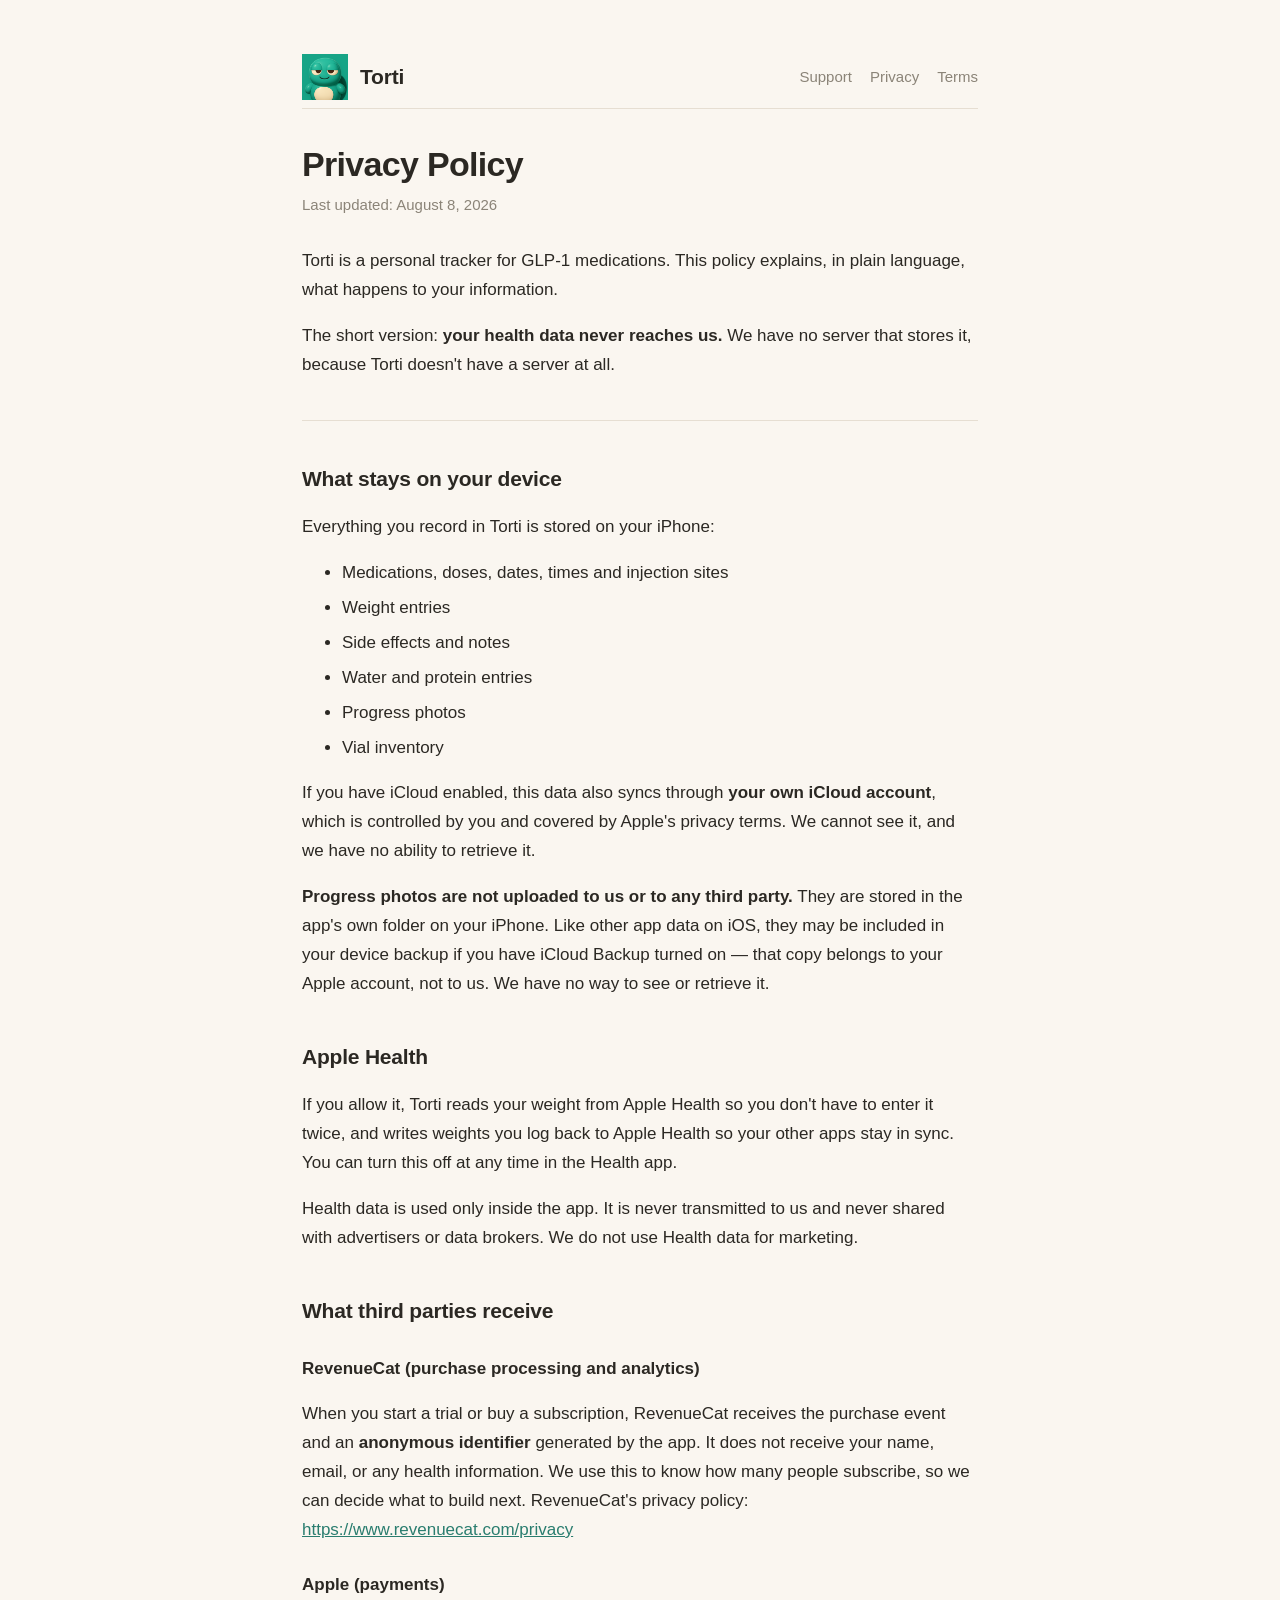
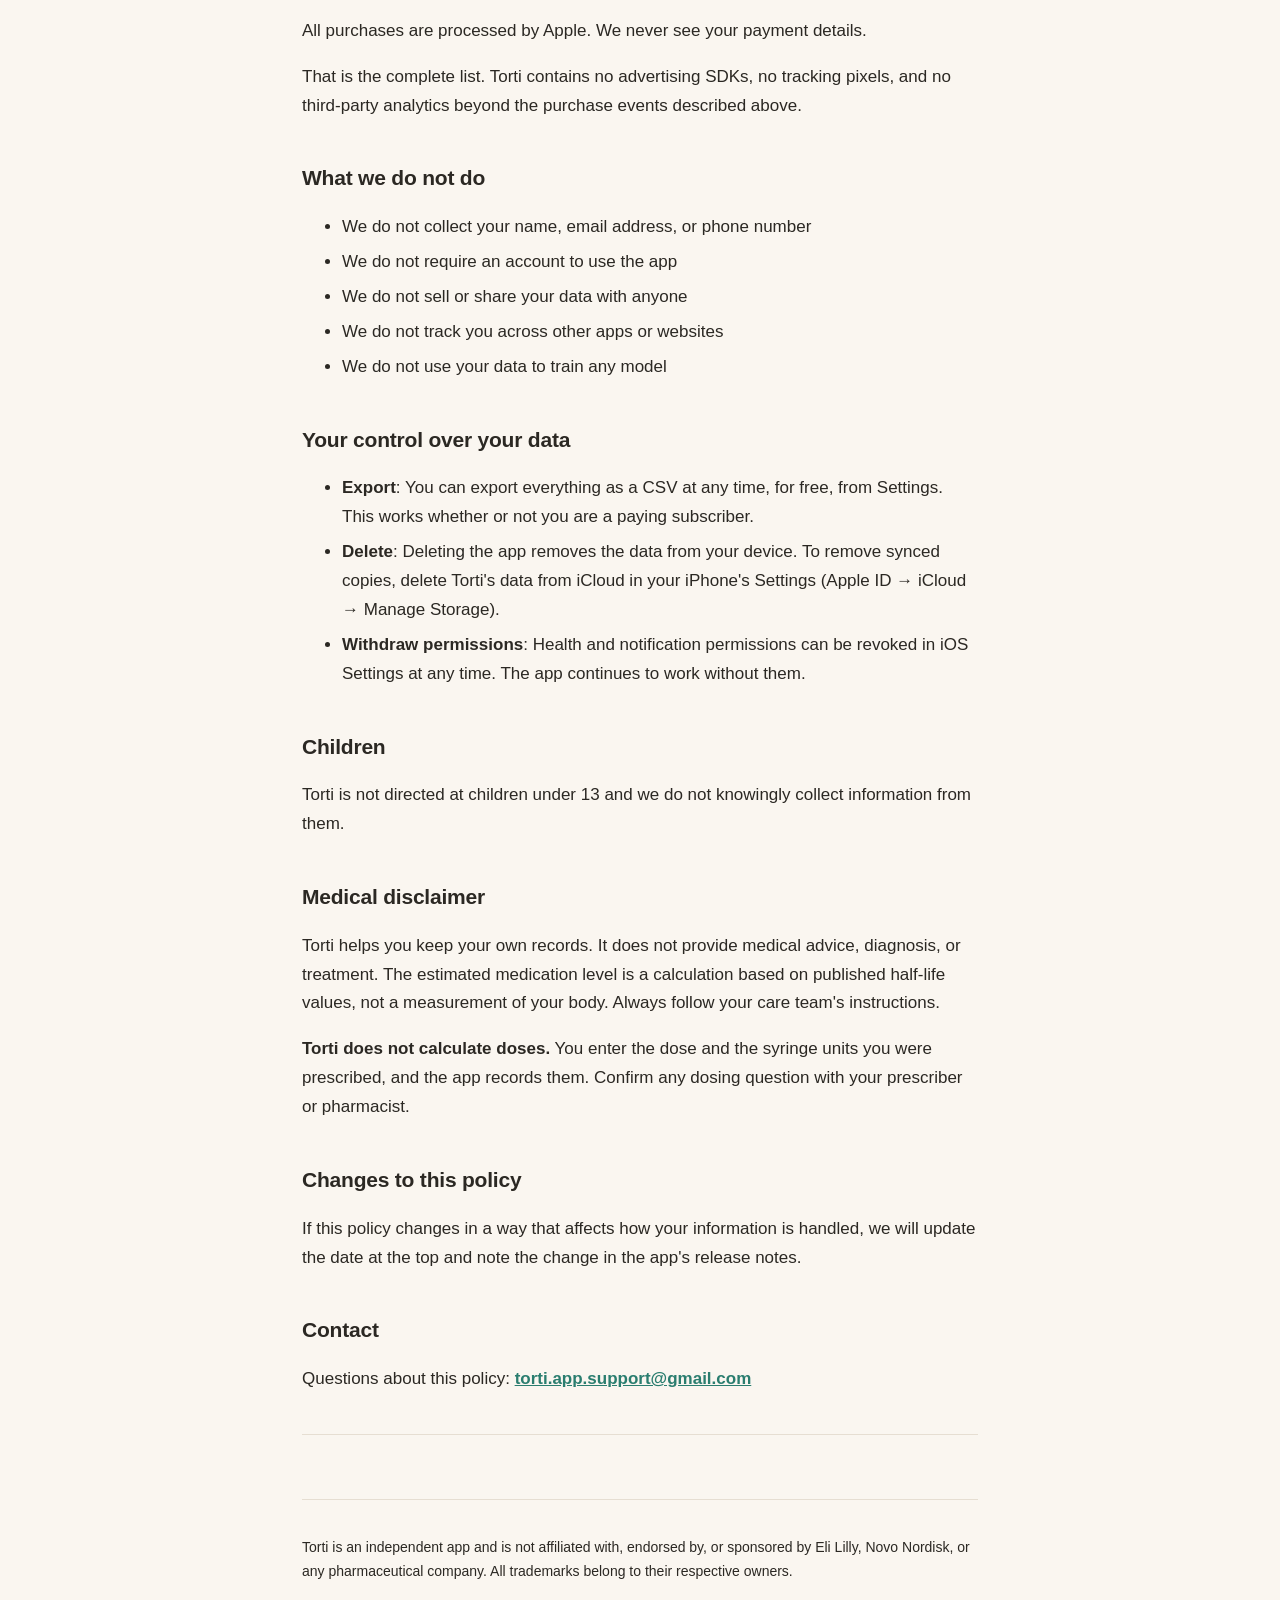
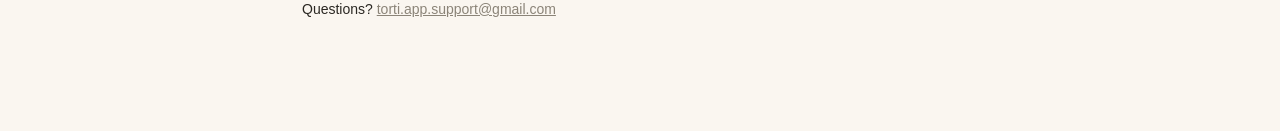
==== privacy/index.html @ ece2c3ef "Add Torti public site (privacy, terms, support) App Store提出に必要な公開ページ一式。 プライバシーポリシーの原本は app_glp1/stor" ====
<!doctype html>
<html lang="en">
<head>
<meta charset="utf-8">
<meta name="viewport" content="width=device-width, initial-scale=1">
<title>Privacy Policy — Torti</title>
<link rel="stylesheet" href="../style.css">
<link rel="icon" href="../icon.png">
</head>
<body>
<div class="wrap">
<header class="site">
  <img src="../icon.png" alt="">
  <a class="brand" href="../">Torti</a>
  <nav class="site">
    <a href="../support/">Support</a>
    <a href="../privacy/">Privacy</a>
    <a href="../terms/">Terms</a>
  </nav>
</header>
<h1>Privacy Policy</h1>
<p class="updated">Last updated: August 8, 2026</p>
<p>Torti is a personal tracker for GLP-1 medications. This policy explains, in plain language, what happens to your information.</p>
<p>The short version: <strong>your health data never reaches us.</strong> We have no server that stores it, because Torti doesn't have a server at all.</p>
<hr>
<h2>What stays on your device</h2>
<p>Everything you record in Torti is stored on your iPhone:</p>
<ul><li>Medications, doses, dates, times and injection sites</li><li>Weight entries</li><li>Side effects and notes</li><li>Water and protein entries</li><li>Progress photos</li><li>Vial inventory</li></ul>
<p>If you have iCloud enabled, this data also syncs through <strong>your own iCloud account</strong>, which is controlled by you and covered by Apple's privacy terms. We cannot see it, and we have no ability to retrieve it.</p>
<p><strong>Progress photos are not uploaded to us or to any third party.</strong> They are stored in the app's own folder on your iPhone. Like other app data on iOS, they may be included in your device backup if you have iCloud Backup turned on — that copy belongs to your Apple account, not to us. We have no way to see or retrieve it.</p>
<h2>Apple Health</h2>
<p>If you allow it, Torti reads your weight from Apple Health so you don't have to enter it twice, and writes weights you log back to Apple Health so your other apps stay in sync. You can turn this off at any time in the Health app.</p>
<p>Health data is used only inside the app. It is never transmitted to us and never shared with advertisers or data brokers. We do not use Health data for marketing.</p>
<h2>What third parties receive</h2>
<h3>RevenueCat (purchase processing and analytics)</h3>
<p>When you start a trial or buy a subscription, RevenueCat receives the purchase event and an <strong>anonymous identifier</strong> generated by the app. It does not receive your name, email, or any health information. We use this to know how many people subscribe, so we can decide what to build next. RevenueCat's privacy policy: <a href="https://www.revenuecat.com/privacy">https://www.revenuecat.com/privacy</a></p>
<h3>Apple (payments)</h3>
<p>All purchases are processed by Apple. We never see your payment details.</p>
<p>That is the complete list. Torti contains no advertising SDKs, no tracking pixels, and no third-party analytics beyond the purchase events described above.</p>
<h2>What we do not do</h2>
<ul><li>We do not collect your name, email address, or phone number</li><li>We do not require an account to use the app</li><li>We do not sell or share your data with anyone</li><li>We do not track you across other apps or websites</li><li>We do not use your data to train any model</li></ul>
<h2>Your control over your data</h2>
<ul><li><strong>Export</strong>: You can export everything as a CSV at any time, for free, from Settings. This works whether or not you are a paying subscriber.</li><li><strong>Delete</strong>: Deleting the app removes the data from your device. To remove synced copies, delete Torti's data from iCloud in your iPhone's Settings (Apple ID → iCloud → Manage Storage).</li><li><strong>Withdraw permissions</strong>: Health and notification permissions can be revoked in iOS Settings at any time. The app continues to work without them.</li></ul>
<h2>Children</h2>
<p>Torti is not directed at children under 13 and we do not knowingly collect information from them.</p>
<h2>Medical disclaimer</h2>
<p>Torti helps you keep your own records. It does not provide medical advice, diagnosis, or treatment. The estimated medication level is a calculation based on published half-life values, not a measurement of your body. Always follow your care team's instructions.</p>
<p><strong>Torti does not calculate doses.</strong> You enter the dose and the syringe units you were prescribed, and the app records them. Confirm any dosing question with your prescriber or pharmacist.</p>
<h2>Changes to this policy</h2>
<p>If this policy changes in a way that affects how your information is handled, we will update the date at the top and note the change in the app's release notes.</p>
<h2>Contact</h2>
<p>Questions about this policy: <strong><a href="mailto:torti.app.support@gmail.com">torti.app.support@gmail.com</a></strong></p>
<hr>
<footer class="site">
  <p>Torti is an independent app and is not affiliated with, endorsed by, or
  sponsored by Eli Lilly, Novo Nordisk, or any pharmaceutical company. All
  trademarks belong to their respective owners.</p>
  <p>Questions? <a href="mailto:torti.app.support@gmail.com">torti.app.support@gmail.com</a></p>
</footer>
</div>
</body>
</html>
---- style.css ----
/* Torti の公開サイト。アプリと同じトンマナ（docs/02-design.md）を踏襲する。 */

:root {
  --bg: #faf6f0;
  --surface: #ffffff;
  --accent: #2a7d6f;
  --accent-deep: #1d5c52;
  --text: #2b2823;
  --text-dim: #8b8478;
  --line: #e6ded2;
}

@media (prefers-color-scheme: dark) {
  :root {
    --bg: #171512;
    --surface: #24211d;
    --accent: #4ba394;
    --accent-deep: #6bbfae;
    --text: #f2eee7;
    --text-dim: #9c958a;
    --line: #34302a;
  }
}

* { box-sizing: border-box; }

body {
  margin: 0;
  background: var(--bg);
  color: var(--text);
  font: 17px/1.7 ui-rounded, -apple-system, BlinkMacSystemFont, "Segoe UI", sans-serif;
  -webkit-text-size-adjust: 100%;
}

.wrap {
  max-width: 720px;
  margin: 0 auto;
  padding: 32px 22px 96px;
}

header.site {
  display: flex;
  align-items: center;
  gap: 12px;
  padding: 22px 0 8px;
  border-bottom: 1px solid var(--line);
  margin-bottom: 34px;
}

header.site img { width: 46px; height: 46px; }

header.site a.brand {
  font-size: 21px;
  font-weight: 700;
  color: var(--text);
  text-decoration: none;
  letter-spacing: -0.01em;
}

nav.site { margin-left: auto; display: flex; gap: 18px; flex-wrap: wrap; }
nav.site a { color: var(--text-dim); text-decoration: none; font-size: 15px; font-weight: 500; }
nav.site a:hover { color: var(--accent); }

h1 {
  font-size: 34px;
  line-height: 1.25;
  letter-spacing: -0.02em;
  margin: 0 0 6px;
}

h2 {
  font-size: 21px;
  margin: 40px 0 10px;
  letter-spacing: -0.01em;
}

h3 { font-size: 17px; margin: 26px 0 6px; }

p, li { color: var(--text); }
li { margin-bottom: 6px; }

.updated { color: var(--text-dim); font-size: 15px; margin: 0 0 30px; }

.lede { font-size: 19px; color: var(--text-dim); }

a { color: var(--accent); }

hr { border: 0; border-top: 1px solid var(--line); margin: 40px 0; }

.callout {
  background: var(--surface);
  border: 1px solid var(--line);
  border-left: 3px solid var(--accent);
  border-radius: 14px;
  padding: 16px 20px;
  margin: 24px 0;
}

.callout p:first-child { margin-top: 0; }
.callout p:last-child { margin-bottom: 0; }

footer.site {
  margin-top: 64px;
  padding-top: 22px;
  border-top: 1px solid var(--line);
  color: var(--text-dim);
  font-size: 14px;
}

footer.site a { color: var(--text-dim); }

code { font-size: 15px; background: var(--surface); padding: 1px 5px; border-radius: 5px; }
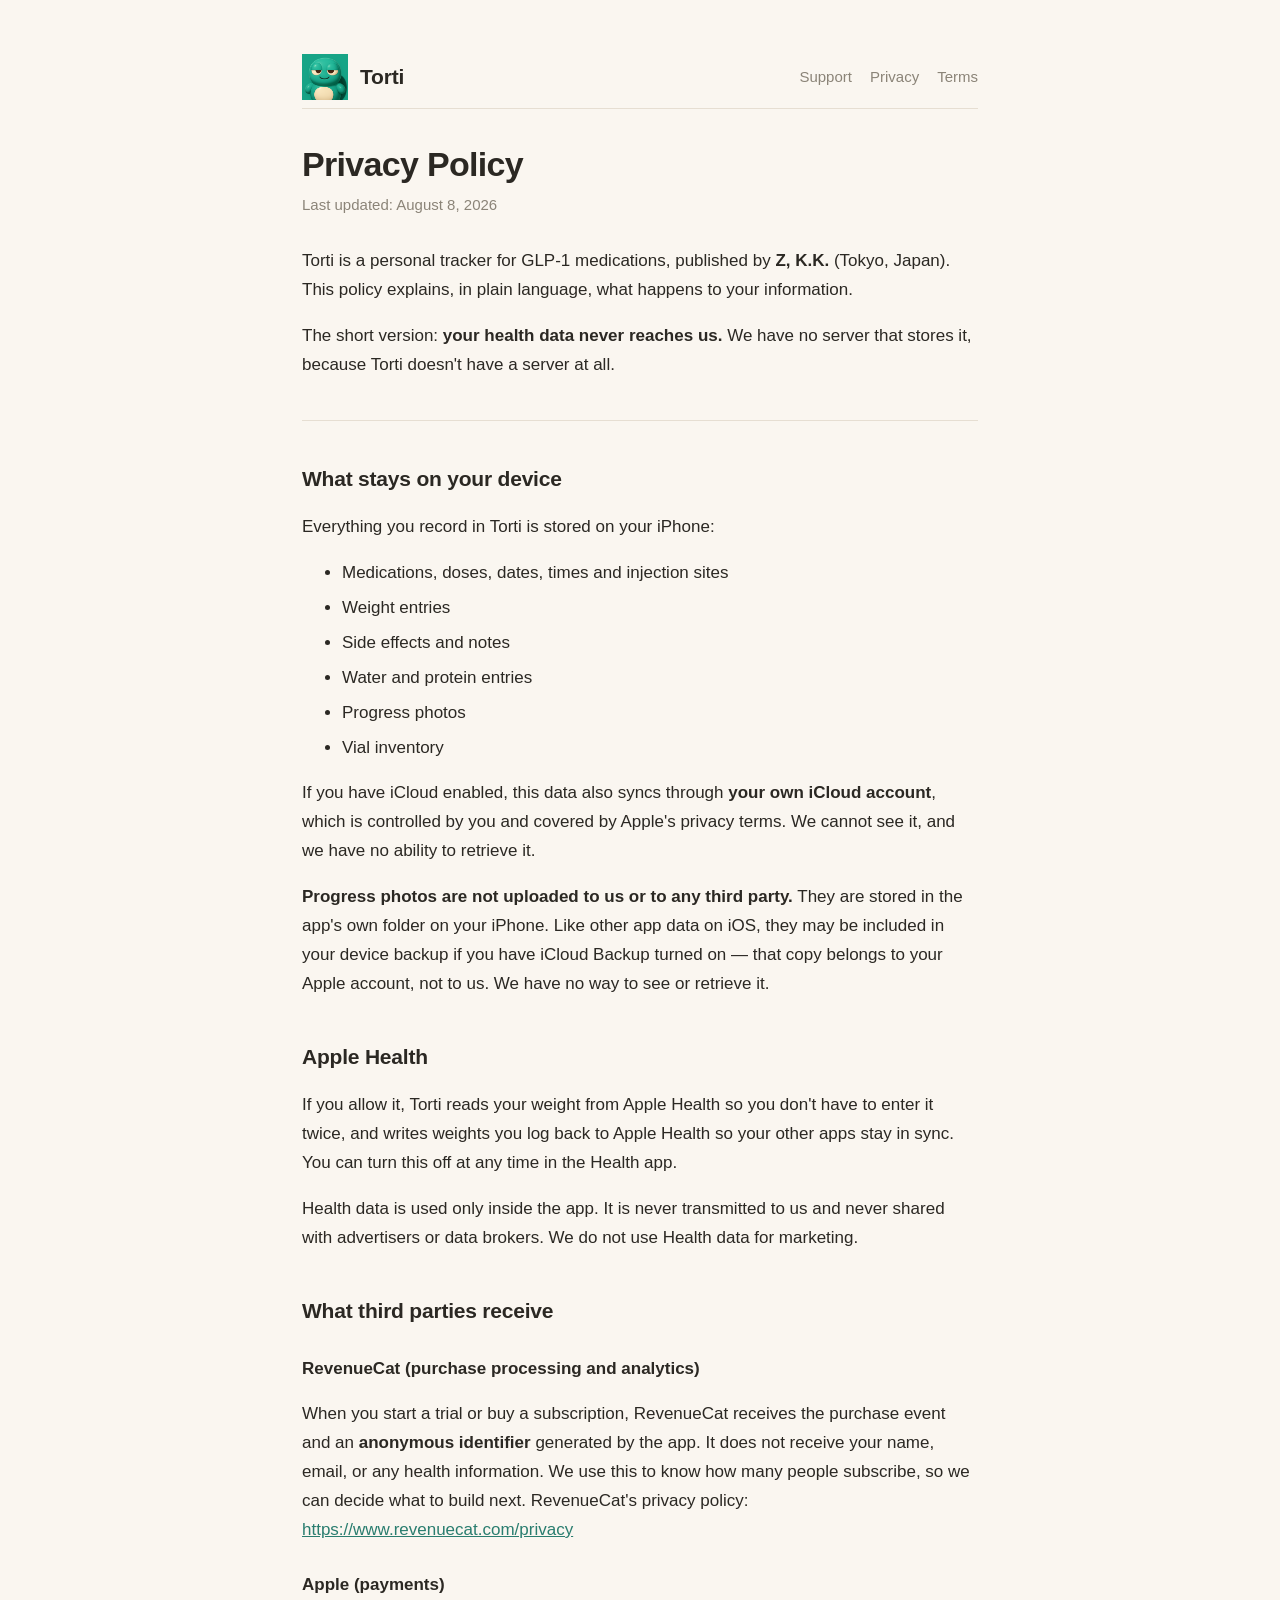
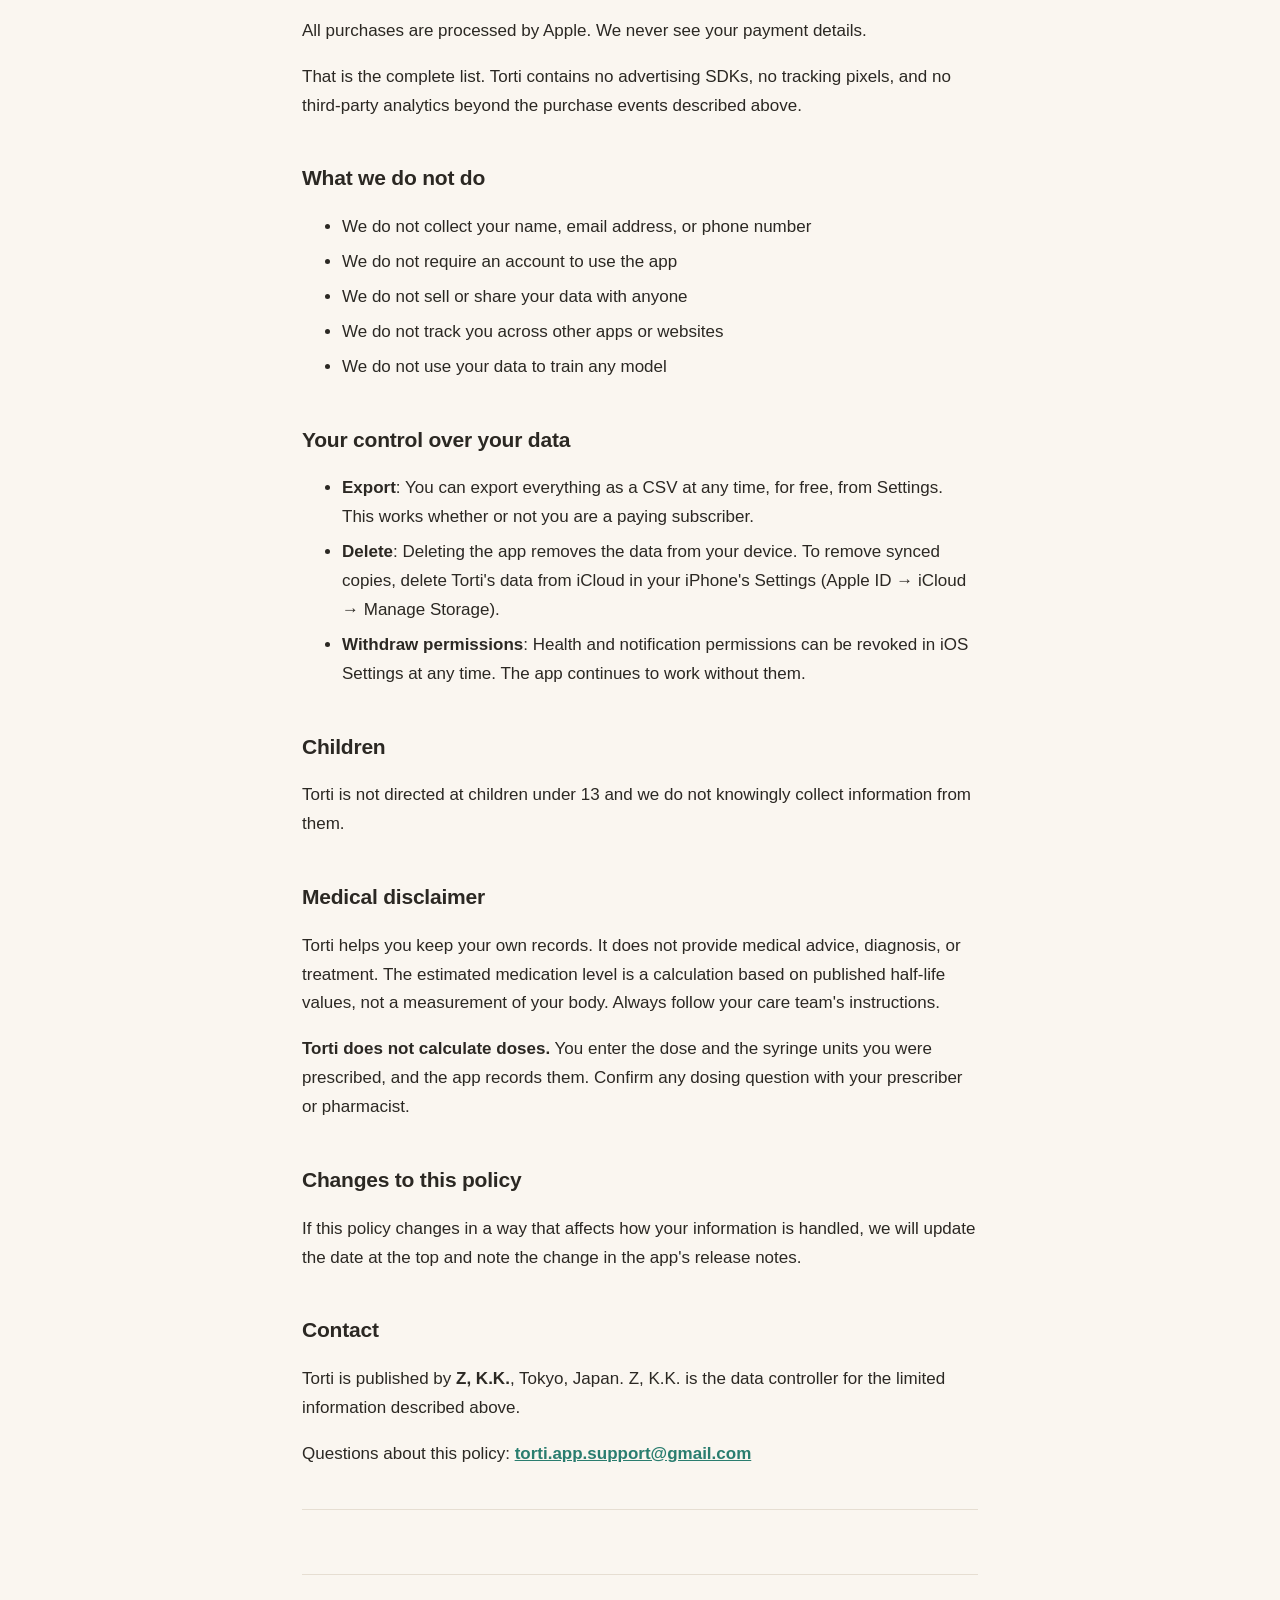
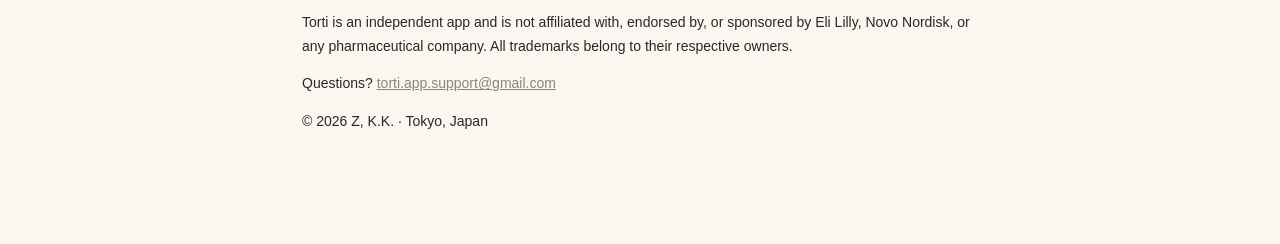
==== commit c7edb3f3: "Name Z, K.K. as publisher and data controller The App Store account moved from an individual to the " ====
--- a/privacy/index.html
+++ b/privacy/index.html
@@ -20,7 +20,7 @@
 </header>
 <h1>Privacy Policy</h1>
 <p class="updated">Last updated: August 8, 2026</p>
-<p>Torti is a personal tracker for GLP-1 medications. This policy explains, in plain language, what happens to your information.</p>
+<p>Torti is a personal tracker for GLP-1 medications, published by <strong>Z, K.K.</strong> (Tokyo, Japan). This policy explains, in plain language, what happens to your information.</p>
 <p>The short version: <strong>your health data never reaches us.</strong> We have no server that stores it, because Torti doesn't have a server at all.</p>
 <hr>
 <h2>What stays on your device</h2>
@@ -49,6 +49,7 @@
 <h2>Changes to this policy</h2>
 <p>If this policy changes in a way that affects how your information is handled, we will update the date at the top and note the change in the app's release notes.</p>
 <h2>Contact</h2>
+<p>Torti is published by <strong>Z, K.K.</strong>, Tokyo, Japan. Z, K.K. is the data controller for the limited information described above.</p>
 <p>Questions about this policy: <strong><a href="mailto:torti.app.support@gmail.com">torti.app.support@gmail.com</a></strong></p>
 <hr>
 <footer class="site">
@@ -56,6 +57,7 @@
   sponsored by Eli Lilly, Novo Nordisk, or any pharmaceutical company. All
   trademarks belong to their respective owners.</p>
   <p>Questions? <a href="mailto:torti.app.support@gmail.com">torti.app.support@gmail.com</a></p>
+  <p>© 2026 Z, K.K. · Tokyo, Japan</p>
 </footer>
 </div>
 </body>
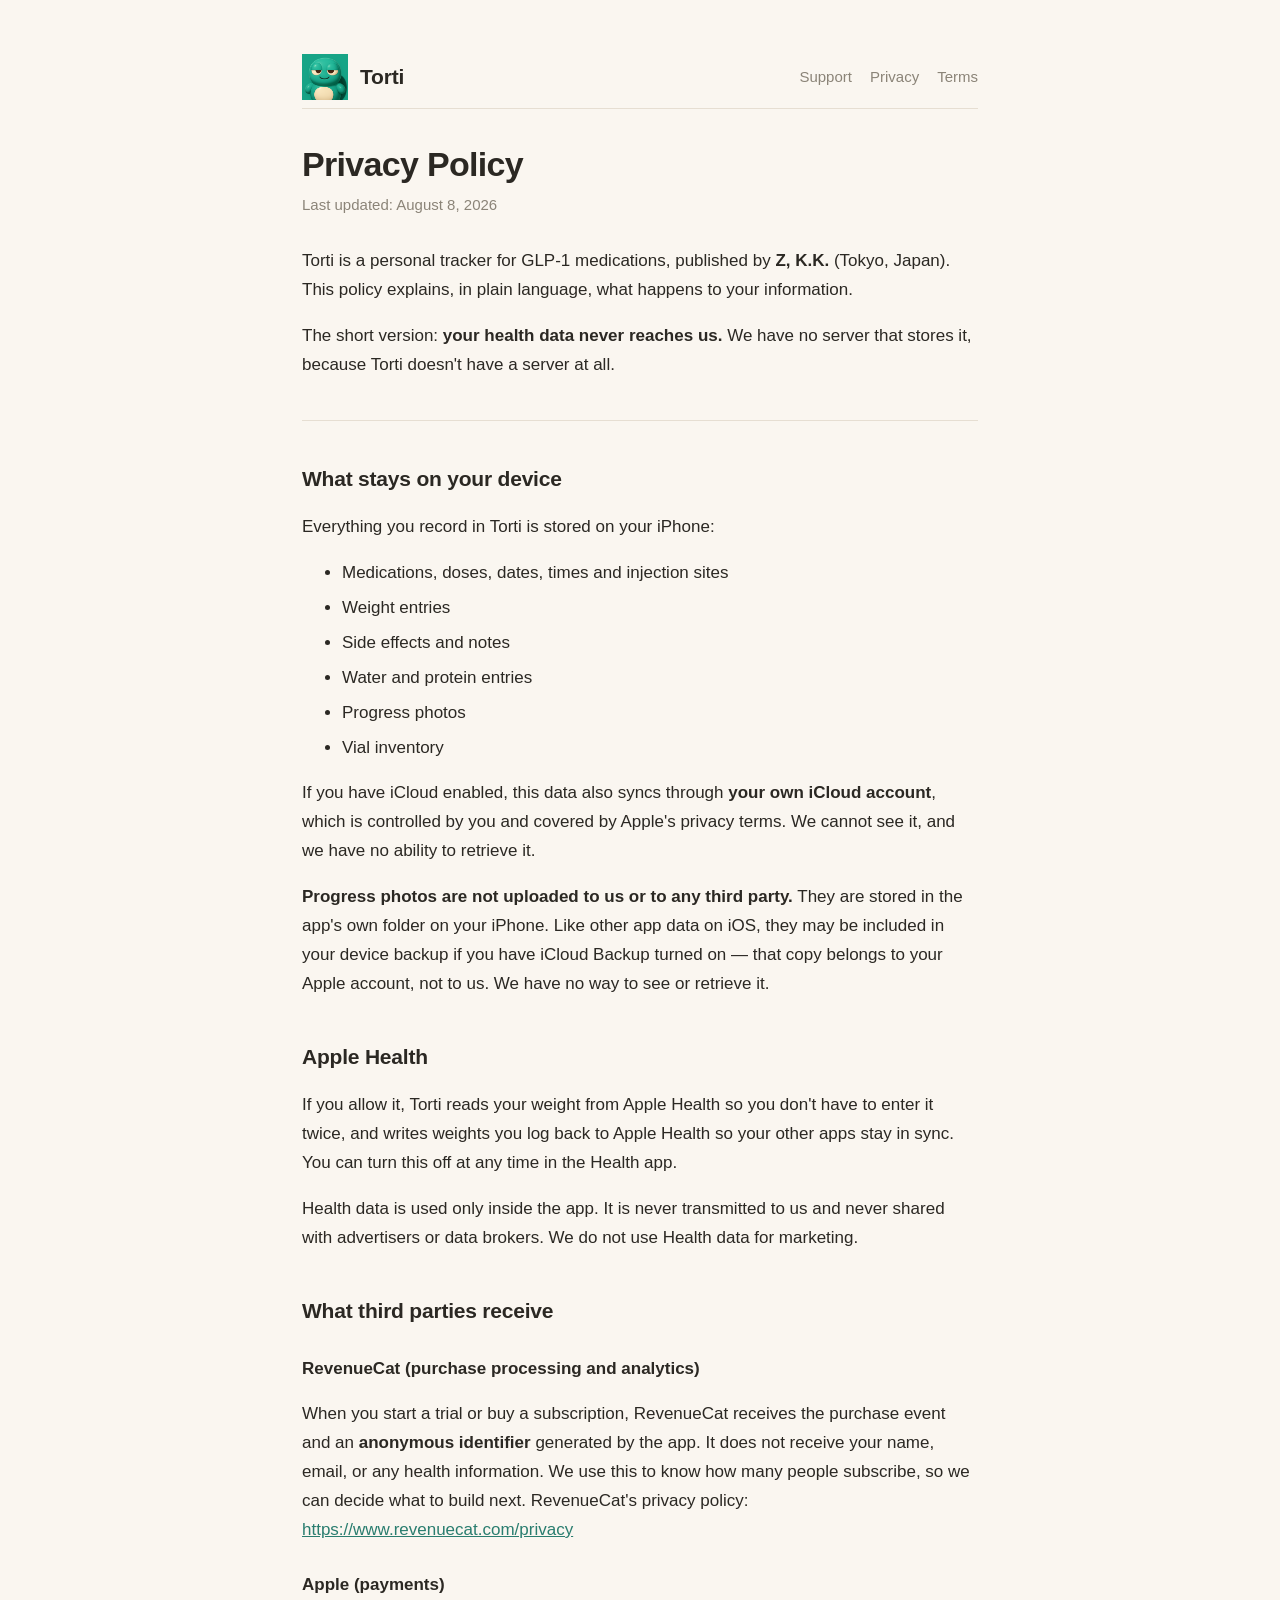
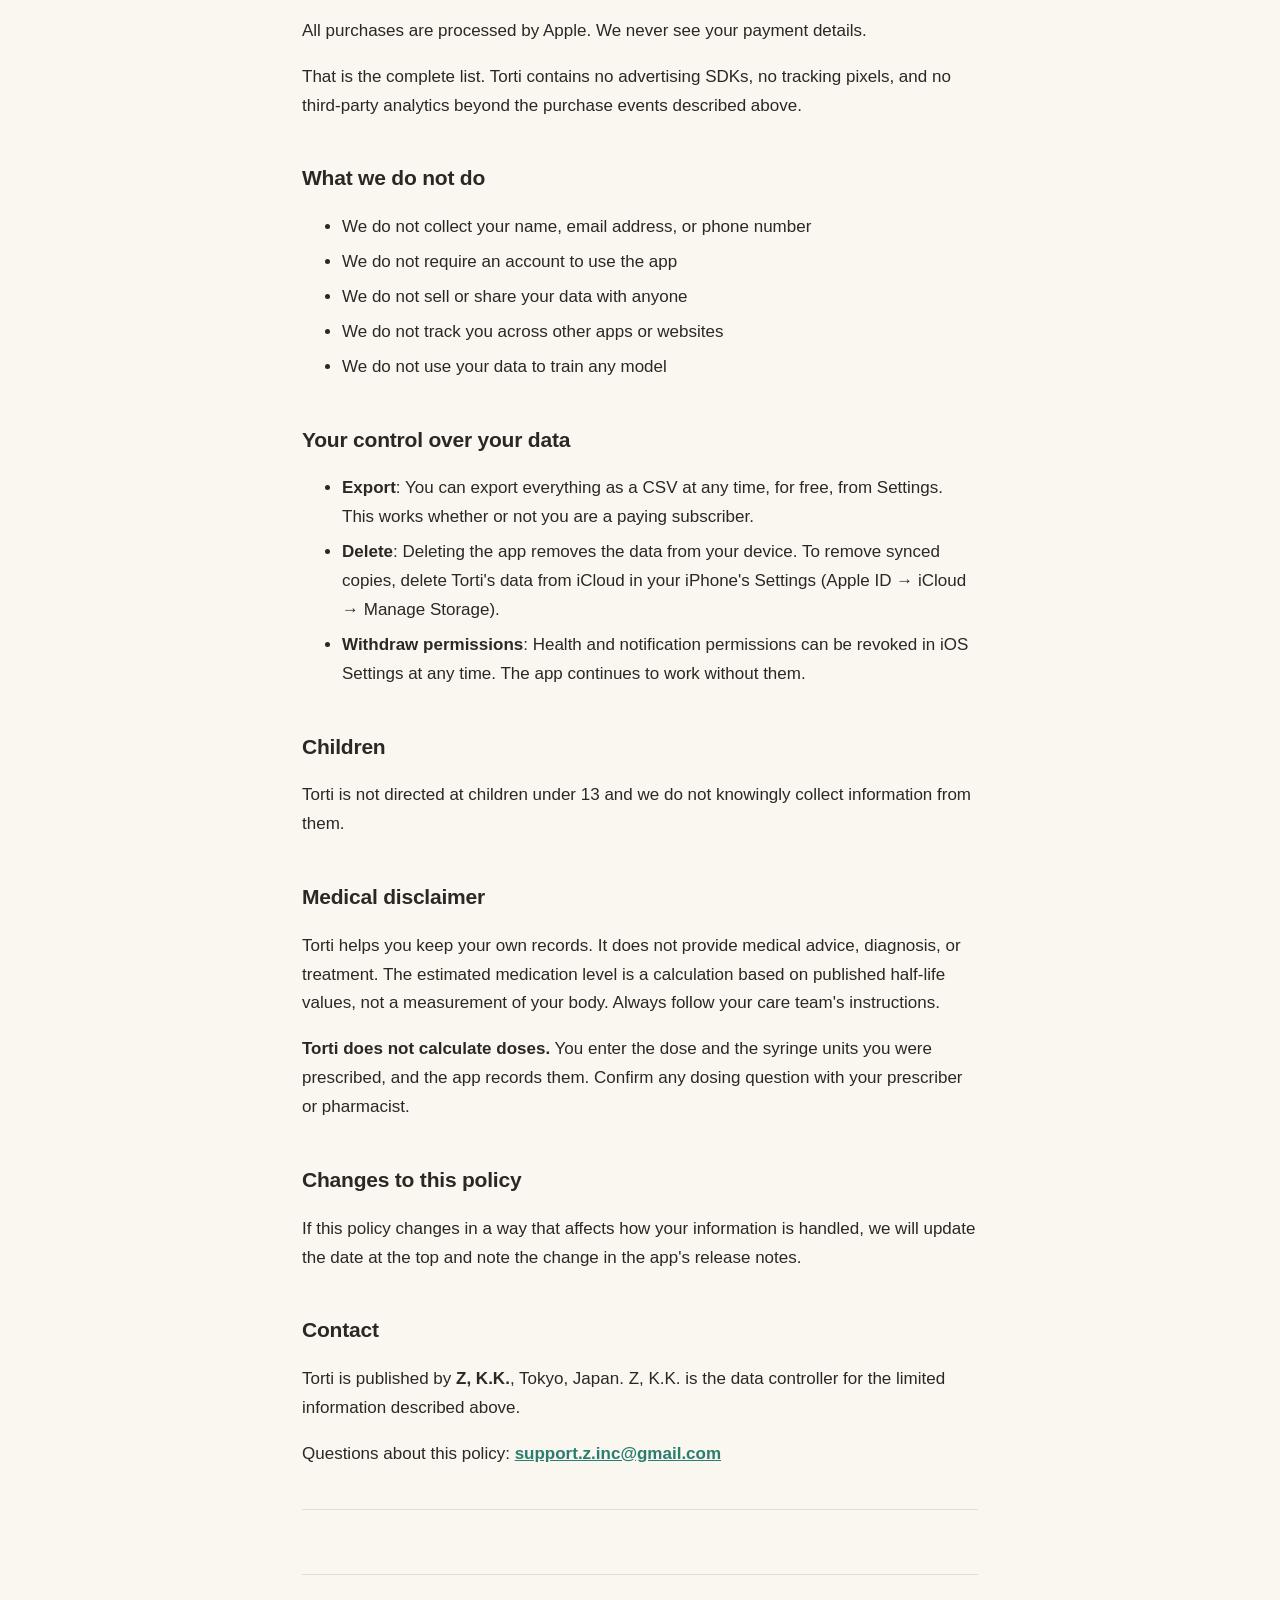
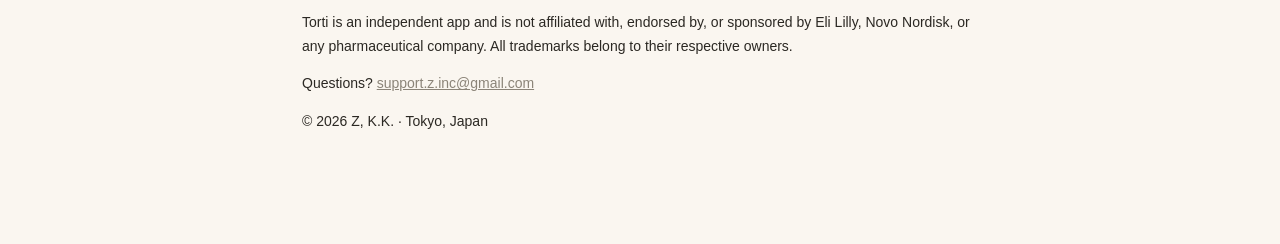
==== commit 66374125: "Use the real support address The published pages advertised torti.app.support@gmail.com, which was a" ====
--- a/privacy/index.html
+++ b/privacy/index.html
@@ -50,13 +50,13 @@
 <p>If this policy changes in a way that affects how your information is handled, we will update the date at the top and note the change in the app's release notes.</p>
 <h2>Contact</h2>
 <p>Torti is published by <strong>Z, K.K.</strong>, Tokyo, Japan. Z, K.K. is the data controller for the limited information described above.</p>
-<p>Questions about this policy: <strong><a href="mailto:torti.app.support@gmail.com">torti.app.support@gmail.com</a></strong></p>
+<p>Questions about this policy: <strong><a href="mailto:support.z.inc@gmail.com">support.z.inc@gmail.com</a></strong></p>
 <hr>
 <footer class="site">
   <p>Torti is an independent app and is not affiliated with, endorsed by, or
   sponsored by Eli Lilly, Novo Nordisk, or any pharmaceutical company. All
   trademarks belong to their respective owners.</p>
-  <p>Questions? <a href="mailto:torti.app.support@gmail.com">torti.app.support@gmail.com</a></p>
+  <p>Questions? <a href="mailto:support.z.inc@gmail.com">support.z.inc@gmail.com</a></p>
   <p>© 2026 Z, K.K. · Tokyo, Japan</p>
 </footer>
 </div>
